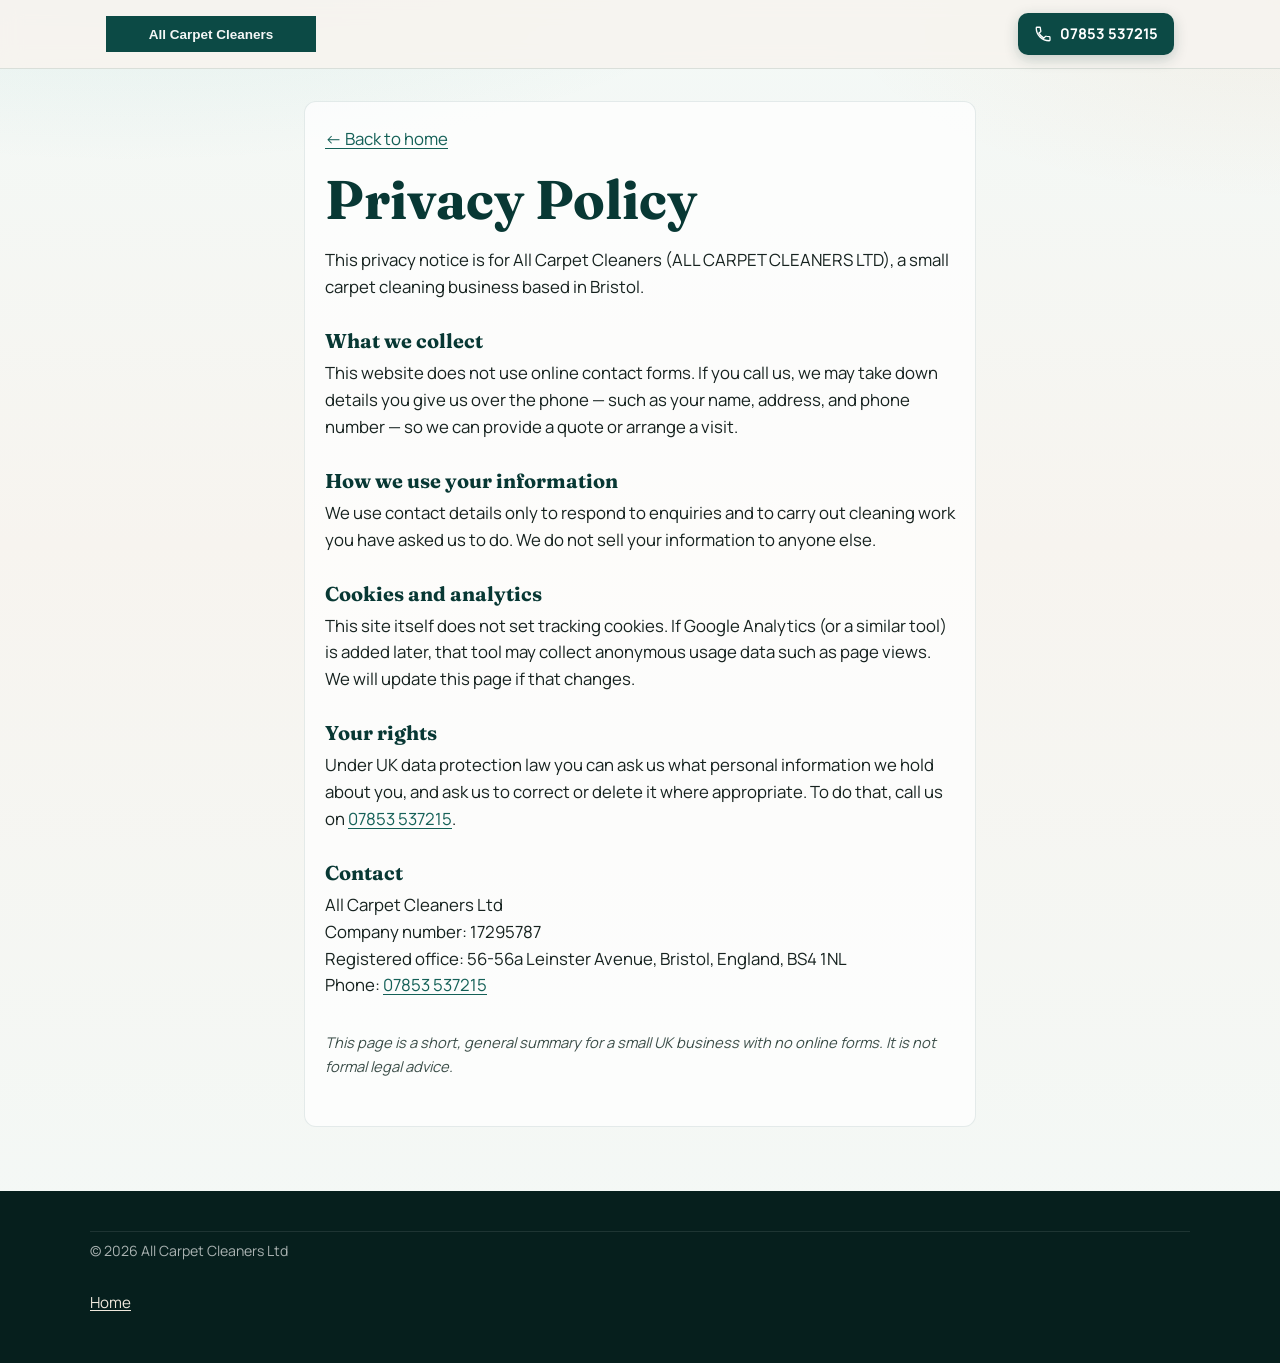
==== privacy.html @ 2044b08a "Build static All Carpet Cleaners marketing site Plain HTML/CSS/JS single-page site plus privacy poli" ====
<!DOCTYPE html>
<html lang="en-GB">
<head>
  <meta charset="UTF-8">
  <meta name="viewport" content="width=device-width, initial-scale=1">
  <title>Privacy Policy | All Carpet Cleaners</title>
  <meta name="description" content="Privacy policy for All Carpet Cleaners, a carpet cleaning business based in Bristol.">
  <link rel="icon" href="images/favicon.svg" type="image/svg+xml">
  <link rel="preconnect" href="https://fonts.googleapis.com">
  <link rel="preconnect" href="https://fonts.gstatic.com" crossorigin>
  <link href="https://fonts.googleapis.com/css2?family=Fraunces:opsz,wght@9..144,600;9..144,700&family=Manrope:wght@400;500;600;700&display=swap" rel="stylesheet">
  <link rel="stylesheet" href="css/style.css">
</head>
<body>
  <!-- REVIEW: have this checked before publishing -->
  <header class="site-header">
    <div class="header-inner">
      <a href="index.html" class="logo-link">
        <img src="images/logo.svg" width="220" height="38" alt="All Carpet Cleaners">
      </a>
      <a class="phone-btn phone-btn--header" href="tel:+447853537215">
        <svg class="phone-icon" width="18" height="18" viewBox="0 0 24 24" fill="none" aria-hidden="true">
          <path d="M6.6 10.8c1.4 2.8 3.8 5.1 6.6 6.6l2.2-2.2c.3-.3.7-.4 1.1-.2 1.2.4 2.5.6 3.8.6.6 0 1 .4 1 1V20c0 .6-.4 1-1 1C10.6 21 3 13.4 3 4c0-.6.4-1 1-1h3.5c.6 0 1 .4 1 1 0 1.3.2 2.6.6 3.8.1.4 0 .8-.3 1.1L6.6 10.8z" stroke="currentColor" stroke-width="1.75" stroke-linejoin="round"/>
        </svg>
        <span>07853 537215</span>
      </a>
    </div>
  </header>

  <main class="privacy-page">
    <div class="privacy-inner">
      <p class="privacy-back"><a href="index.html">&larr; Back to home</a></p>
      <h1>Privacy Policy</h1>
      <p>This privacy notice is for All Carpet Cleaners (ALL CARPET CLEANERS LTD), a small carpet cleaning business based in Bristol.</p>

      <h2>What we collect</h2>
      <p>This website does not use online contact forms. If you call us, we may take down details you give us over the phone — such as your name, address, and phone number — so we can provide a quote or arrange a visit.</p>

      <h2>How we use your information</h2>
      <p>We use contact details only to respond to enquiries and to carry out cleaning work you have asked us to do. We do not sell your information to anyone else.</p>

      <h2>Cookies and analytics</h2>
      <p>This site itself does not set tracking cookies. If Google Analytics (or a similar tool) is added later, that tool may collect anonymous usage data such as page views. We will update this page if that changes.</p>

      <h2>Your rights</h2>
      <p>Under UK data protection law you can ask us what personal information we hold about you, and ask us to correct or delete it where appropriate. To do that, call us on <a href="tel:+447853537215">07853 537215</a>.</p>

      <h2>Contact</h2>
      <p>
        All Carpet Cleaners Ltd<br>
        Company number: 17295787<br>
        Registered office: 56-56a Leinster Avenue, Bristol, England, BS4 1NL<br>
        Phone: <a href="tel:+447853537215">07853 537215</a>
      </p>

      <p class="privacy-note"><em>This page is a short, general summary for a small UK business with no online forms. It is not formal legal advice.</em></p>
    </div>
  </main>

  <footer class="site-footer">
    <div class="footer-inner">
      <p class="footer-copy">&copy; <span data-year></span> All Carpet Cleaners Ltd</p>
      <p><a href="index.html">Home</a></p>
    </div>
  </footer>

  <script src="js/main.js"></script>
</body>
</html>
---- css/style.css ----
/* All Carpet Cleaners — site styles */

:root {
  --teal-900: #083834;
  --teal-800: #0c4a45;
  --teal-700: #146057;
  --teal-500: #1f8a7c;
  --mint-100: #e7f3f0;
  --mint-50: #f3f9f7;
  --sand-100: #efe8dc;
  --ink: #16221f;
  --ink-soft: #3d4f4a;
  --cream: #f7f4ef;
  --white: #ffffff;
  --accent: #d9772f;
  --accent-dark: #b85f1f;
  --shadow-soft: 0 12px 40px rgba(8, 56, 52, 0.12);
  --radius: 12px;
  --header-h: 4.25rem;
  --font-display: "Fraunces", Georgia, "Times New Roman", serif;
  --font-body: "Manrope", "Segoe UI", sans-serif;
  --max: 1100px;
}

*,
*::before,
*::after {
  box-sizing: border-box;
}

html {
  scroll-behavior: smooth;
}

body {
  margin: 0;
  font-family: var(--font-body);
  font-size: 1.05rem;
  line-height: 1.6;
  color: var(--ink);
  background:
    radial-gradient(1200px 500px at 10% -10%, rgba(31, 138, 124, 0.12), transparent 60%),
    radial-gradient(900px 400px at 100% 0%, rgba(217, 119, 47, 0.08), transparent 50%),
    linear-gradient(180deg, var(--mint-50) 0%, var(--cream) 40%, var(--mint-50) 100%);
  overflow-x: hidden;
}

img {
  max-width: 100%;
  height: auto;
  display: block;
}

a {
  color: var(--teal-700);
  text-decoration-thickness: 1px;
  text-underline-offset: 0.15em;
}

a:hover {
  color: var(--teal-900);
}

h1,
h2,
h3 {
  font-family: var(--font-display);
  line-height: 1.15;
  font-weight: 700;
  color: var(--teal-900);
}

h1 {
  font-size: clamp(2rem, 5vw, 3.4rem);
  margin: 0 0 0.75rem;
}

h2 {
  font-size: clamp(1.75rem, 3.5vw, 2.4rem);
  margin: 0 0 0.6rem;
}

h3 {
  font-size: 1.2rem;
  margin: 0 0 0.5rem;
}

p {
  margin: 0 0 1rem;
}

ul {
  margin: 0;
  padding: 0;
  list-style: none;
}

.skip-link {
  position: absolute;
  left: 1rem;
  top: -100px;
  background: var(--teal-800);
  color: var(--white);
  padding: 0.6rem 1rem;
  z-index: 1000;
  border-radius: 0 0 8px 8px;
}

.skip-link:focus {
  top: 0;
}

/* —— Header —— */
.site-header {
  position: sticky;
  top: 0;
  z-index: 100;
  background: rgba(247, 244, 239, 0.92);
  backdrop-filter: blur(10px);
  border-bottom: 1px solid rgba(12, 74, 69, 0.12);
  transition: box-shadow 0.25s ease, background 0.25s ease;
}

.site-header.is-scrolled {
  box-shadow: 0 6px 24px rgba(8, 56, 52, 0.1);
  background: rgba(247, 244, 239, 0.97);
}

.header-inner {
  display: grid;
  grid-template-columns: 1fr auto auto;
  align-items: center;
  gap: 0.65rem 0.85rem;
  max-width: var(--max);
  margin: 0 auto;
  padding: 0.7rem 1rem;
  min-height: var(--header-h);
}

.logo-link {
  display: inline-flex;
  align-items: center;
  text-decoration: none;
  min-width: 0;
}

.logo-link img {
  width: min(180px, 48vw);
  height: auto;
}

.nav-toggle {
  display: inline-flex;
  flex-direction: column;
  justify-content: center;
  gap: 5px;
  width: 2.5rem;
  height: 2.5rem;
  padding: 0.45rem;
  border: 1px solid rgba(12, 74, 69, 0.25);
  border-radius: 8px;
  background: var(--white);
  cursor: pointer;
  order: 3;
}

.nav-toggle-bar {
  display: block;
  height: 2px;
  width: 100%;
  background: var(--teal-800);
  border-radius: 2px;
  transition: transform 0.25s ease, opacity 0.25s ease;
}

.nav-toggle[aria-expanded="true"] .nav-toggle-bar:nth-child(1) {
  transform: translateY(7px) rotate(45deg);
}

.nav-toggle[aria-expanded="true"] .nav-toggle-bar:nth-child(2) {
  opacity: 0;
}

.nav-toggle[aria-expanded="true"] .nav-toggle-bar:nth-child(3) {
  transform: translateY(-7px) rotate(-45deg);
}

.site-nav {
  grid-column: 1 / -1;
  display: none;
  background: var(--cream);
  border-radius: var(--radius);
  border: 1px solid rgba(12, 74, 69, 0.1);
  padding: 0.5rem;
}

.site-nav.is-open {
  display: block;
  animation: navDrop 0.28s ease;
}

@keyframes navDrop {
  from {
    opacity: 0;
    transform: translateY(-6px);
  }
  to {
    opacity: 1;
    transform: translateY(0);
  }
}

.site-nav ul {
  display: flex;
  flex-direction: column;
  gap: 0.15rem;
}

.site-nav a {
  display: block;
  padding: 0.7rem 0.85rem;
  text-decoration: none;
  color: var(--teal-900);
  font-weight: 600;
  border-radius: 8px;
}

.site-nav a:hover,
.site-nav a:focus-visible {
  background: var(--mint-100);
  color: var(--teal-800);
}

/* —— Phone buttons —— */
.phone-btn {
  display: inline-flex;
  align-items: center;
  justify-content: center;
  gap: 0.5rem;
  font-family: var(--font-body);
  font-weight: 700;
  text-decoration: none;
  border-radius: 10px;
  transition: transform 0.2s ease, background 0.2s ease, box-shadow 0.2s ease;
  white-space: nowrap;
}

.phone-btn:hover {
  transform: translateY(-1px);
  color: var(--white);
}

.phone-btn:active {
  transform: translateY(0);
}

.phone-icon {
  flex-shrink: 0;
}

.phone-btn--header {
  background: var(--teal-800);
  color: var(--white);
  padding: 0.55rem 0.8rem;
  font-size: 0.92rem;
  order: 2;
  box-shadow: 0 4px 14px rgba(8, 56, 52, 0.22);
}

.phone-btn--header:hover {
  background: var(--teal-700);
  color: var(--white);
}

.phone-btn--hero {
  background: var(--accent);
  color: var(--white);
  padding: 1rem 1.5rem;
  font-size: clamp(1.05rem, 2.5vw, 1.25rem);
  box-shadow: 0 10px 28px rgba(184, 95, 31, 0.35);
  animation: ctaPulse 2.8s ease-in-out infinite;
}

.phone-btn--hero:hover {
  background: var(--accent-dark);
  color: var(--white);
}

@keyframes ctaPulse {
  0%,
  100% {
    box-shadow: 0 10px 28px rgba(184, 95, 31, 0.35);
  }
  50% {
    box-shadow: 0 12px 34px rgba(184, 95, 31, 0.5);
  }
}

.phone-btn--mid {
  background: var(--teal-800);
  color: var(--white);
  padding: 0.85rem 1.25rem;
  font-size: 1.05rem;
}

.phone-btn--mid:hover {
  background: var(--teal-700);
  color: var(--white);
}

.phone-btn--small {
  background: var(--mint-100);
  color: var(--teal-800);
  padding: 0.55rem 0.85rem;
  font-size: 0.9rem;
  width: 100%;
  margin-top: auto;
  border: 1px solid rgba(12, 74, 69, 0.15);
}

.phone-btn--small:hover {
  background: var(--teal-800);
  color: var(--white);
}

@media (min-width: 420px) {
  .phone-btn--header {
    padding: 0.6rem 1rem;
  }
}

/* —— Hero —— */
.hero {
  position: relative;
  min-height: min(92vh, 760px);
  display: flex;
  align-items: flex-end;
  color: var(--white);
  overflow: hidden;
}

.hero-media {
  position: absolute;
  inset: 0;
}

.hero-media img {
  width: 100%;
  height: 100%;
  object-fit: cover;
}

.hero-overlay {
  position: absolute;
  inset: 0;
  background:
    linear-gradient(180deg, rgba(8, 56, 52, 0.35) 0%, rgba(8, 56, 52, 0.72) 55%, rgba(8, 56, 52, 0.9) 100%),
    linear-gradient(90deg, rgba(8, 56, 52, 0.55) 0%, rgba(8, 56, 52, 0.15) 70%);
}

.hero-content {
  position: relative;
  z-index: 1;
  width: 100%;
  max-width: var(--max);
  margin: 0 auto;
  padding: 5rem 1.15rem 3.5rem;
  animation: heroRise 0.8s ease both;
}

@keyframes heroRise {
  from {
    opacity: 0;
    transform: translateY(18px);
  }
  to {
    opacity: 1;
    transform: translateY(0);
  }
}

.hero-brand {
  font-family: var(--font-display);
  font-size: clamp(1.5rem, 4vw, 2.15rem);
  font-weight: 700;
  margin: 0 0 0.5rem;
  color: var(--sand-100);
  letter-spacing: 0.01em;
}

.hero h1 {
  color: var(--white);
  max-width: 14ch;
}

.hero-sub {
  max-width: 36ch;
  font-size: 1.08rem;
  color: rgba(255, 255, 255, 0.9);
  margin-bottom: 1.5rem;
}

/* —— Sections —— */
.section {
  padding: 4rem 1rem;
}

.section-inner {
  max-width: var(--max);
  margin: 0 auto;
}

.section-intro {
  color: var(--ink-soft);
  max-width: 42ch;
  margin-bottom: 2rem;
}

.services {
  background:
    linear-gradient(180deg, transparent, rgba(231, 243, 240, 0.7)),
    var(--cream);
}

.services-grid {
  display: grid;
  grid-template-columns: 1fr;
  gap: 1.1rem;
}

.service-card {
  display: flex;
  flex-direction: column;
  gap: 0.35rem;
  background: var(--white);
  border: 1px solid rgba(12, 74, 69, 0.1);
  border-radius: var(--radius);
  padding: 1.25rem;
  box-shadow: var(--shadow-soft);
  transition: transform 0.25s ease, box-shadow 0.25s ease;
}

.service-card:hover {
  transform: translateY(-3px);
  box-shadow: 0 16px 36px rgba(8, 56, 52, 0.14);
}

.service-icon {
  color: var(--teal-700);
  margin-bottom: 0.35rem;
}

.service-card p {
  color: var(--ink-soft);
  font-size: 0.98rem;
  flex: 1;
}

/* —— Gallery —— */
.gallery {
  background:
    radial-gradient(700px 280px at 80% 0%, rgba(31, 138, 124, 0.1), transparent 60%),
    var(--mint-50);
}

.gallery-grid {
  display: grid;
  grid-template-columns: 1fr;
  gap: 1.5rem;
}

.ba-pair {
  margin: 0;
  background: var(--white);
  border-radius: var(--radius);
  overflow: hidden;
  border: 1px solid rgba(12, 74, 69, 0.1);
  box-shadow: var(--shadow-soft);
}

.ba-images {
  display: grid;
  grid-template-columns: 1fr 1fr;
  gap: 2px;
  background: rgba(12, 74, 69, 0.12);
}

.ba-images img {
  width: 100%;
  aspect-ratio: 4 / 3;
  object-fit: cover;
}

.ba-pair figcaption {
  display: grid;
  grid-template-columns: 1fr 1fr;
  font-size: 0.82rem;
  font-weight: 700;
  letter-spacing: 0.04em;
  text-transform: uppercase;
  color: var(--teal-800);
  background: var(--white);
}

.ba-pair figcaption span {
  padding: 0.55rem 0.75rem;
  text-align: center;
}

.gallery-note {
  margin-top: 1.5rem;
  font-size: 0.92rem;
  color: var(--ink-soft);
  font-style: italic;
}

/* —— Areas —— */
.areas {
  background: linear-gradient(160deg, var(--teal-900), var(--teal-700));
  color: var(--white);
}

.areas h2,
.areas .section-intro {
  color: var(--white);
}

.areas .section-intro {
  opacity: 0.9;
}

.areas-list {
  display: flex;
  flex-wrap: wrap;
  gap: 0.6rem;
  margin-bottom: 2rem;
}

.areas-list li {
  background: rgba(255, 255, 255, 0.1);
  border: 1px solid rgba(255, 255, 255, 0.22);
  padding: 0.45rem 0.85rem;
  border-radius: 999px;
  font-size: 0.95rem;
  font-weight: 600;
}

.areas-cta {
  display: flex;
}

.areas .phone-btn--mid {
  background: var(--accent);
}

.areas .phone-btn--mid:hover {
  background: var(--accent-dark);
}

/* —— About —— */
.about {
  background: var(--cream);
}

.about-copy {
  max-width: 58ch;
  color: var(--ink-soft);
}

.about-copy p:last-child {
  margin-bottom: 0;
}

/* —— Contact band —— */
.contact-band {
  background:
    radial-gradient(600px 240px at 20% 0%, rgba(217, 119, 47, 0.25), transparent 60%),
    linear-gradient(135deg, var(--teal-800), var(--teal-900));
  color: var(--white);
  text-align: center;
  padding: 4.5rem 1rem;
}

.contact-inner {
  max-width: 40rem;
  margin: 0 auto;
}

.contact-band h2 {
  color: var(--white);
}

.contact-band p {
  font-size: 1.1rem;
  opacity: 0.92;
  margin-bottom: 1.5rem;
}

/* —— Footer —— */
.site-footer {
  background: #061f1d;
  color: rgba(255, 255, 255, 0.82);
  padding: 2.5rem 1rem 2rem;
  font-size: 0.95rem;
}

.footer-inner {
  max-width: var(--max);
  margin: 0 auto;
  display: grid;
  gap: 1.75rem;
}

.footer-name {
  font-family: var(--font-display);
  font-size: 1.2rem;
  color: var(--white);
  margin-bottom: 0.5rem;
}

.footer-brand p {
  margin: 0 0 0.35rem;
}

.site-footer a {
  color: var(--sand-100);
}

.footer-nav ul {
  display: flex;
  flex-wrap: wrap;
  gap: 0.5rem 1.1rem;
}

.footer-nav a {
  text-decoration: none;
  font-weight: 600;
}

.footer-nav a:hover {
  text-decoration: underline;
}

.footer-copy {
  margin: 0;
  padding-top: 0.5rem;
  border-top: 1px solid rgba(255, 255, 255, 0.12);
  font-size: 0.88rem;
  opacity: 0.8;
}

/* —— Privacy page —— */
.privacy-page {
  padding: 2rem 1rem 4rem;
}

.privacy-inner {
  max-width: 42rem;
  margin: 0 auto;
  background: rgba(255, 255, 255, 0.7);
  border: 1px solid rgba(12, 74, 69, 0.1);
  border-radius: var(--radius);
  padding: 1.5rem 1.25rem 2rem;
}

.privacy-back {
  margin-bottom: 1rem;
}

.privacy-inner h1 {
  margin-bottom: 1rem;
}

.privacy-inner h2 {
  font-size: 1.25rem;
  margin: 1.75rem 0 0.5rem;
}

.privacy-note {
  margin-top: 2rem;
  color: var(--ink-soft);
  font-size: 0.92rem;
}

.privacy-page ~ .site-footer .footer-inner,
body:has(.privacy-page) .header-inner {
  grid-template-columns: 1fr auto;
}

body:has(.privacy-page) .nav-toggle,
body:has(.privacy-page) .site-nav {
  display: none;
}

/* —— Reveal on scroll —— */
.reveal {
  opacity: 0;
  transform: translateY(16px);
  transition: opacity 0.55s ease, transform 0.55s ease;
}

.reveal.is-visible {
  opacity: 1;
  transform: translateY(0);
}

/* —— Tablet —— */
@media (min-width: 700px) {
  .services-grid {
    grid-template-columns: repeat(2, 1fr);
  }

  .gallery-grid {
    grid-template-columns: repeat(2, 1fr);
  }

  .logo-link img {
    width: 210px;
  }

  .hero-content {
    padding: 6rem 1.5rem 4rem;
  }
}

/* —— Desktop —— */
@media (min-width: 960px) {
  .header-inner {
    grid-template-columns: auto 1fr auto;
    gap: 1.25rem;
  }

  .nav-toggle {
    display: none;
  }

  .site-nav {
    display: block;
    grid-column: auto;
    background: transparent;
    border: 0;
    padding: 0;
    justify-self: end;
  }

  .site-nav ul {
    flex-direction: row;
    align-items: center;
    gap: 0.15rem;
  }

  .site-nav a {
    padding: 0.45rem 0.7rem;
    font-size: 0.95rem;
  }

  .phone-btn--header {
    order: 0;
  }

  .logo-link {
    order: 0;
  }

  .services-grid {
    grid-template-columns: repeat(3, 1fr);
  }

  .gallery-grid {
    grid-template-columns: repeat(3, 1fr);
  }

  .footer-inner {
    grid-template-columns: 1.4fr 1fr;
    align-items: start;
  }

  .footer-copy {
    grid-column: 1 / -1;
  }

  .hero {
    align-items: center;
  }

  .hero-content {
    padding: 7rem 1.5rem 5rem;
  }
}

@media (prefers-reduced-motion: reduce) {
  html {
    scroll-behavior: auto;
  }

  *,
  *::before,
  *::after {
    animation: none !important;
    transition: none !important;
  }

  .reveal {
    opacity: 1;
    transform: none;
  }
}
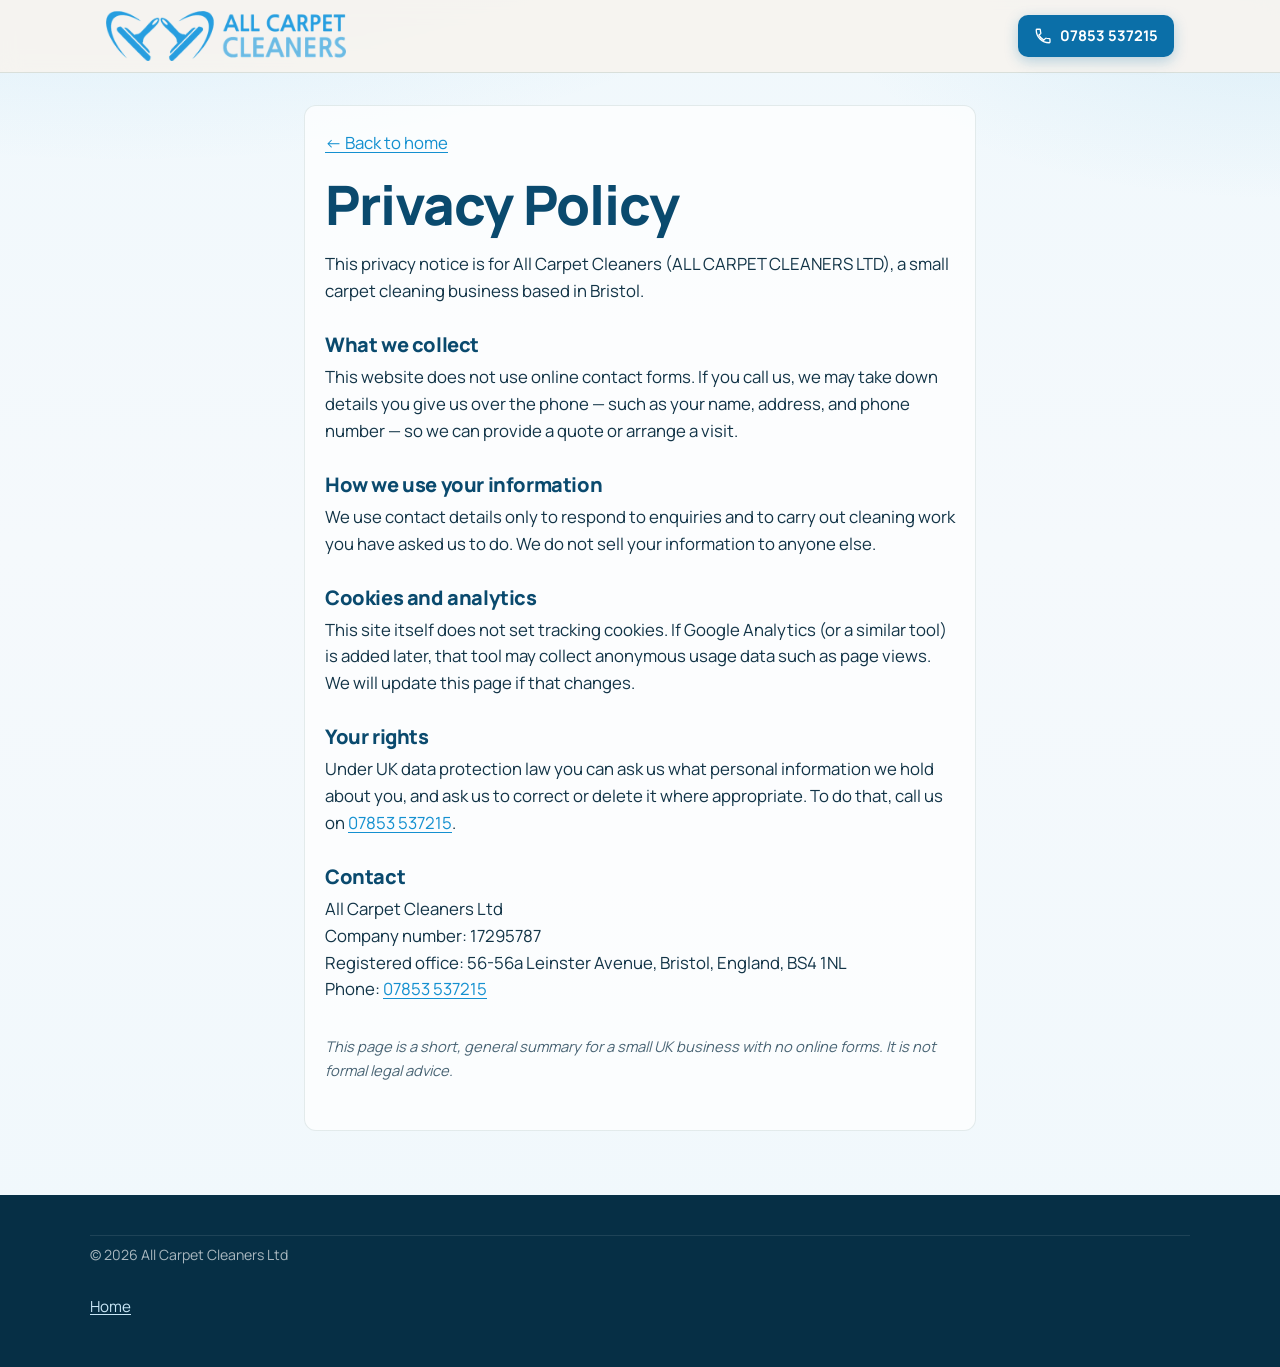
==== commit 5c0fa668: "Match site branding to All Carpet Cleaners logo Add the real logo assets and retune the palette to t" ====
--- a/privacy.html
+++ b/privacy.html
@@ -5,10 +5,12 @@
   <meta name="viewport" content="width=device-width, initial-scale=1">
   <title>Privacy Policy | All Carpet Cleaners</title>
   <meta name="description" content="Privacy policy for All Carpet Cleaners, a carpet cleaning business based in Bristol.">
+  <link rel="icon" href="images/favicon.png" type="image/png">
   <link rel="icon" href="images/favicon.svg" type="image/svg+xml">
+  <link rel="apple-touch-icon" href="images/apple-touch-icon.png">
   <link rel="preconnect" href="https://fonts.googleapis.com">
   <link rel="preconnect" href="https://fonts.gstatic.com" crossorigin>
-  <link href="https://fonts.googleapis.com/css2?family=Fraunces:opsz,wght@9..144,600;9..144,700&family=Manrope:wght@400;500;600;700&display=swap" rel="stylesheet">
+  <link href="https://fonts.googleapis.com/css2?family=Manrope:wght@400;500;600;700;800&display=swap" rel="stylesheet">
   <link rel="stylesheet" href="css/style.css">
 </head>
 <body>
@@ -16,7 +18,7 @@
   <header class="site-header">
     <div class="header-inner">
       <a href="index.html" class="logo-link">
-        <img src="images/logo.svg" width="220" height="38" alt="All Carpet Cleaners">
+        <img src="images/logo-web.png" width="220" height="45" alt="All Carpet Cleaners">
       </a>
       <a class="phone-btn phone-btn--header" href="tel:+447853537215">
         <svg class="phone-icon" width="18" height="18" viewBox="0 0 24 24" fill="none" aria-hidden="true">
--- a/css/style.css
+++ b/css/style.css
@@ -1,23 +1,24 @@
 /* All Carpet Cleaners — site styles */
 
 :root {
-  --teal-900: #083834;
-  --teal-800: #0c4a45;
-  --teal-700: #146057;
-  --teal-500: #1f8a7c;
-  --mint-100: #e7f3f0;
-  --mint-50: #f3f9f7;
-  --sand-100: #efe8dc;
-  --ink: #16221f;
-  --ink-soft: #3d4f4a;
-  --cream: #f7f4ef;
+  /* Brand blues from All Carpet Cleaners logo */
+  --teal-900: #0a4a6e;
+  --teal-800: #0b6fa8;
+  --teal-700: #1490d0;
+  --teal-500: #2098e0;
+  --mint-100: #d9effa;
+  --mint-50: #f0f8fc;
+  --sand-100: #c8e6f6;
+  --ink: #123447;
+  --ink-soft: #4a6575;
+  --cream: #f5f9fc;
   --white: #ffffff;
-  --accent: #d9772f;
-  --accent-dark: #b85f1f;
-  --shadow-soft: 0 12px 40px rgba(8, 56, 52, 0.12);
+  --accent: #2098e0;
+  --accent-dark: #0b6fa8;
+  --shadow-soft: 0 12px 40px rgba(10, 74, 110, 0.14);
   --radius: 12px;
-  --header-h: 4.25rem;
-  --font-display: "Fraunces", Georgia, "Times New Roman", serif;
+  --header-h: 4.5rem;
+  --font-display: "Manrope", "Segoe UI", sans-serif;
   --font-body: "Manrope", "Segoe UI", sans-serif;
   --max: 1100px;
 }
@@ -39,8 +40,8 @@
   line-height: 1.6;
   color: var(--ink);
   background:
-    radial-gradient(1200px 500px at 10% -10%, rgba(31, 138, 124, 0.12), transparent 60%),
-    radial-gradient(900px 400px at 100% 0%, rgba(217, 119, 47, 0.08), transparent 50%),
+    radial-gradient(1200px 500px at 10% -10%, rgba(32, 152, 224, 0.14), transparent 60%),
+    radial-gradient(900px 400px at 100% 0%, rgba(104, 184, 224, 0.16), transparent 50%),
     linear-gradient(180deg, var(--mint-50) 0%, var(--cream) 40%, var(--mint-50) 100%);
   overflow-x: hidden;
 }
@@ -66,8 +67,9 @@
 h3 {
   font-family: var(--font-display);
   line-height: 1.15;
-  font-weight: 700;
+  font-weight: 800;
   color: var(--teal-900);
+  letter-spacing: -0.02em;
 }
 
 h1 {
@@ -122,7 +124,7 @@
 }
 
 .site-header.is-scrolled {
-  box-shadow: 0 6px 24px rgba(8, 56, 52, 0.1);
+  box-shadow: 0 6px 24px rgba(10, 74, 110, 0.1);
   background: rgba(247, 244, 239, 0.97);
 }
 
@@ -145,7 +147,7 @@
 }
 
 .logo-link img {
-  width: min(180px, 48vw);
+  width: min(220px, 52vw);
   height: auto;
 }
 
@@ -264,7 +266,7 @@
   padding: 0.55rem 0.8rem;
   font-size: 0.92rem;
   order: 2;
-  box-shadow: 0 4px 14px rgba(8, 56, 52, 0.22);
+  box-shadow: 0 4px 14px rgba(11, 111, 168, 0.28);
 }
 
 .phone-btn--header:hover {
@@ -277,7 +279,7 @@
   color: var(--white);
   padding: 1rem 1.5rem;
   font-size: clamp(1.05rem, 2.5vw, 1.25rem);
-  box-shadow: 0 10px 28px rgba(184, 95, 31, 0.35);
+  box-shadow: 0 10px 28px rgba(32, 152, 224, 0.4);
   animation: ctaPulse 2.8s ease-in-out infinite;
 }
 
@@ -289,10 +291,10 @@
 @keyframes ctaPulse {
   0%,
   100% {
-    box-shadow: 0 10px 28px rgba(184, 95, 31, 0.35);
+    box-shadow: 0 10px 28px rgba(32, 152, 224, 0.4);
   }
   50% {
-    box-shadow: 0 12px 34px rgba(184, 95, 31, 0.5);
+    box-shadow: 0 12px 34px rgba(32, 152, 224, 0.55);
   }
 }
 
@@ -354,8 +356,8 @@
   position: absolute;
   inset: 0;
   background:
-    linear-gradient(180deg, rgba(8, 56, 52, 0.35) 0%, rgba(8, 56, 52, 0.72) 55%, rgba(8, 56, 52, 0.9) 100%),
-    linear-gradient(90deg, rgba(8, 56, 52, 0.55) 0%, rgba(8, 56, 52, 0.15) 70%);
+    linear-gradient(180deg, rgba(10, 74, 110, 0.35) 0%, rgba(10, 74, 110, 0.72) 55%, rgba(10, 74, 110, 0.9) 100%),
+    linear-gradient(90deg, rgba(10, 74, 110, 0.55) 0%, rgba(10, 74, 110, 0.15) 70%);
 }
 
 .hero-content {
@@ -442,7 +444,7 @@
 
 .service-card:hover {
   transform: translateY(-3px);
-  box-shadow: 0 16px 36px rgba(8, 56, 52, 0.14);
+  box-shadow: 0 16px 36px rgba(10, 74, 110, 0.14);
 }
 
 .service-icon {
@@ -574,7 +576,7 @@
 /* —— Contact band —— */
 .contact-band {
   background:
-    radial-gradient(600px 240px at 20% 0%, rgba(217, 119, 47, 0.25), transparent 60%),
+    radial-gradient(600px 240px at 20% 0%, rgba(104, 184, 224, 0.28), transparent 60%),
     linear-gradient(135deg, var(--teal-800), var(--teal-900));
   color: var(--white);
   text-align: center;
@@ -598,7 +600,7 @@
 
 /* —— Footer —— */
 .site-footer {
-  background: #061f1d;
+  background: #062f45;
   color: rgba(255, 255, 255, 0.82);
   padding: 2.5rem 1rem 2rem;
   font-size: 0.95rem;
@@ -715,7 +717,7 @@
   }
 
   .logo-link img {
-    width: 210px;
+    width: 240px;
   }
 
   .hero-content {
